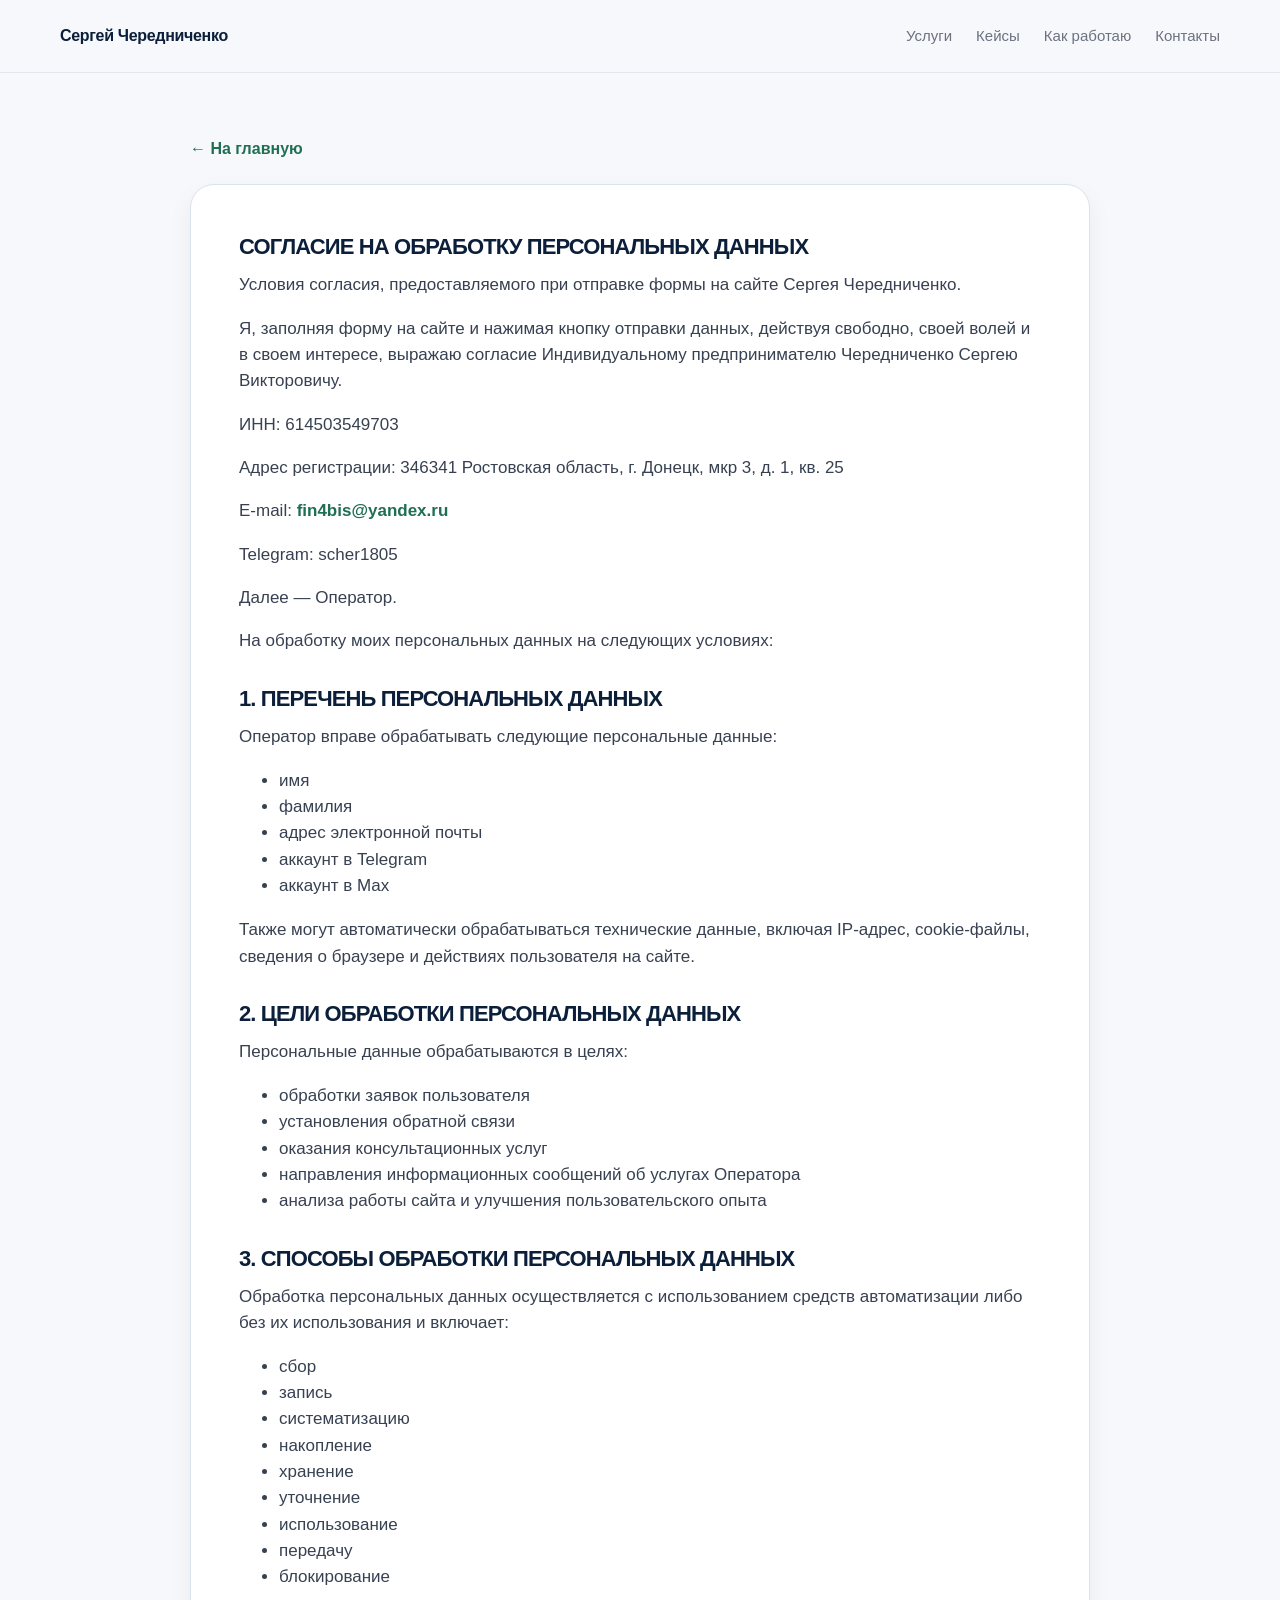
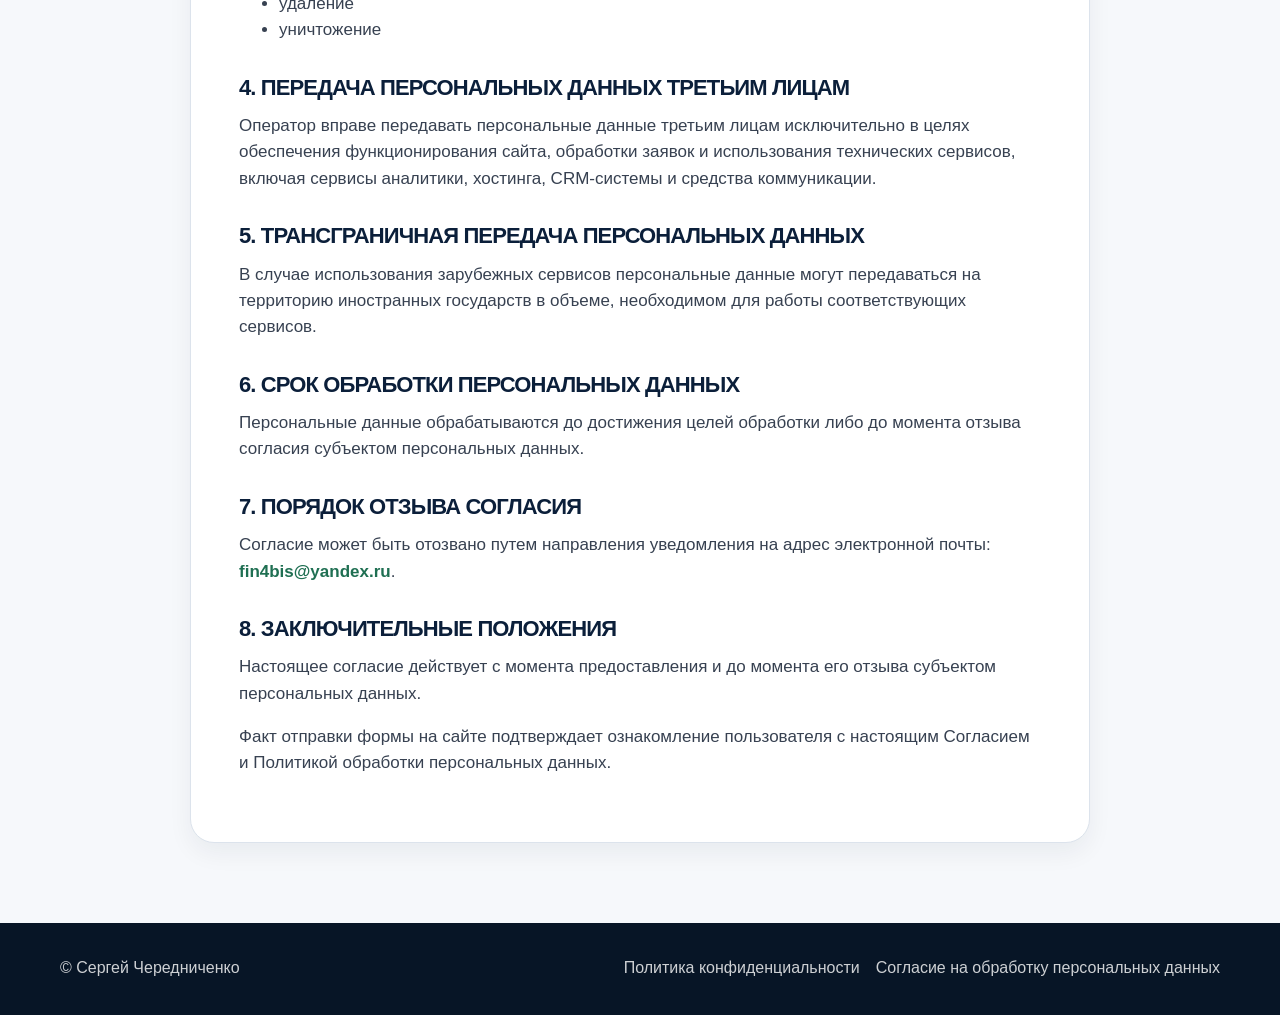
==== consent.html @ c04a8d5d "Add files via upload" ====
<!DOCTYPE html>
<html lang="ru">
<head>
  <meta charset="UTF-8" />
  <meta name="viewport" content="width=device-width, initial-scale=1.0" />
  <title>Согласие на обработку персональных данных — Сергей Чередниченко</title>
  <meta name="description" content="Согласие на обработку персональных данных" />
  <link rel="stylesheet" href="styles.css" />
</head>
<body>
  <header class="site-header">
    <div class="container nav">
      <a class="logo" href="index.html">Сергей Чередниченко</a>
      <nav class="nav-links">
        <a href="index.html#services">Услуги</a>
        <a href="index.html#cases">Кейсы</a>
        <a href="index.html#process">Как работаю</a>
        <a href="index.html#contacts">Контакты</a>
      </nav>
    </div>
  </header>

  <main class="legal-page">
    <div class="container legal-container">
      <a class="back-link" href="index.html">← На главную</a>
      <article class="legal-card">

<h2>СОГЛАСИЕ НА ОБРАБОТКУ ПЕРСОНАЛЬНЫХ ДАННЫХ</h2>

<p>Условия согласия, предоставляемого при отправке формы на сайте Сергея Чередниченко.</p>

<p>Я, заполняя форму на сайте и нажимая кнопку отправки данных, действуя свободно, своей волей и в своем интересе, выражаю согласие Индивидуальному предпринимателю Чередниченко Сергею Викторовичу.</p>
<p>ИНН: 614503549703</p>
<p>Адрес регистрации: 346341 Ростовская область, г. Донецк, мкр 3, д. 1, кв. 25</p>
<p>E-mail: <a href="mailto:fin4bis@yandex.ru">fin4bis@yandex.ru</a></p>
<p>Telegram: scher1805</p>
<p>Далее — Оператор.</p>
<p>На обработку моих персональных данных на следующих условиях:</p>

<h2>1. ПЕРЕЧЕНЬ ПЕРСОНАЛЬНЫХ ДАННЫХ</h2>
<p>Оператор вправе обрабатывать следующие персональные данные:</p>
<ul>
  <li>имя</li>
  <li>фамилия</li>
  <li>адрес электронной почты</li>
  <li>аккаунт в Telegram</li>
  <li>аккаунт в Max</li>
</ul>
<p>Также могут автоматически обрабатываться технические данные, включая IP-адрес, cookie-файлы, сведения о браузере и действиях пользователя на сайте.</p>

<h2>2. ЦЕЛИ ОБРАБОТКИ ПЕРСОНАЛЬНЫХ ДАННЫХ</h2>
<p>Персональные данные обрабатываются в целях:</p>
<ul>
  <li>обработки заявок пользователя</li>
  <li>установления обратной связи</li>
  <li>оказания консультационных услуг</li>
  <li>направления информационных сообщений об услугах Оператора</li>
  <li>анализа работы сайта и улучшения пользовательского опыта</li>
</ul>

<h2>3. СПОСОБЫ ОБРАБОТКИ ПЕРСОНАЛЬНЫХ ДАННЫХ</h2>
<p>Обработка персональных данных осуществляется с использованием средств автоматизации либо без их использования и включает:</p>
<ul>
  <li>сбор</li>
  <li>запись</li>
  <li>систематизацию</li>
  <li>накопление</li>
  <li>хранение</li>
  <li>уточнение</li>
  <li>использование</li>
  <li>передачу</li>
  <li>блокирование</li>
  <li>удаление</li>
  <li>уничтожение</li>
</ul>

<h2>4. ПЕРЕДАЧА ПЕРСОНАЛЬНЫХ ДАННЫХ ТРЕТЬИМ ЛИЦАМ</h2>
<p>Оператор вправе передавать персональные данные третьим лицам исключительно в целях обеспечения функционирования сайта, обработки заявок и использования технических сервисов, включая сервисы аналитики, хостинга, CRM-системы и средства коммуникации.</p>

<h2>5. ТРАНСГРАНИЧНАЯ ПЕРЕДАЧА ПЕРСОНАЛЬНЫХ ДАННЫХ</h2>
<p>В случае использования зарубежных сервисов персональные данные могут передаваться на территорию иностранных государств в объеме, необходимом для работы соответствующих сервисов.</p>

<h2>6. СРОК ОБРАБОТКИ ПЕРСОНАЛЬНЫХ ДАННЫХ</h2>
<p>Персональные данные обрабатываются до достижения целей обработки либо до момента отзыва согласия субъектом персональных данных.</p>

<h2>7. ПОРЯДОК ОТЗЫВА СОГЛАСИЯ</h2>
<p>Согласие может быть отозвано путем направления уведомления на адрес электронной почты: <a href="mailto:fin4bis@yandex.ru">fin4bis@yandex.ru</a>.</p>

<h2>8. ЗАКЛЮЧИТЕЛЬНЫЕ ПОЛОЖЕНИЯ</h2>
<p>Настоящее согласие действует с момента предоставления и до момента его отзыва субъектом персональных данных.</p>
<p>Факт отправки формы на сайте подтверждает ознакомление пользователя с настоящим Согласием и Политикой обработки персональных данных.</p>

      </article>
    </div>
  </main>

  <footer class="footer">
    <div class="container footer-legal">
      <span>© Сергей Чередниченко</span>
      <div>
        <a href="privacy.html">Политика конфиденциальности</a>
        <a href="consent.html">Согласие на обработку персональных данных</a>
      </div>
    </div>
  </footer>
</body>
</html>
---- styles.css ----
:root {
  --blue: #0b1f3a;
  --blue-2: #102c52;
  --graphite: #20242a;
  --muted: #6b7280;
  --green: #2f8f6b;
  --green-dark: #1f6f52;
  --bg: #f6f8fb;
  --white: #ffffff;
  --border: #dce3ec;
  --shadow: 0 18px 45px rgba(11, 31, 58, 0.12);
}

* { box-sizing: border-box; }

html { scroll-behavior: smooth; }

body {
  margin: 0;
  font-family: Inter, -apple-system, BlinkMacSystemFont, "Segoe UI", Arial, sans-serif;
  color: var(--graphite);
  background: var(--bg);
  line-height: 1.55;
}

a { color: inherit; text-decoration: none; }

.container {
  width: min(1160px, calc(100% - 40px));
  margin: 0 auto;
}

.site-header {
  position: sticky;
  top: 0;
  z-index: 20;
  background: rgba(246, 248, 251, 0.88);
  backdrop-filter: blur(12px);
  border-bottom: 1px solid rgba(220, 227, 236, 0.75);
}

.nav {
  height: 72px;
  display: flex;
  justify-content: space-between;
  align-items: center;
}

.logo {
  font-weight: 700;
  letter-spacing: -0.02em;
  color: var(--blue);
}

.nav-links {
  display: flex;
  gap: 24px;
  font-size: 15px;
  color: var(--muted);
}

.nav-links a:hover { color: var(--blue); }

.hero {
  padding: 72px 0 64px;
  background:
    radial-gradient(circle at 85% 15%, rgba(47, 143, 107, 0.22), transparent 34%),
    linear-gradient(135deg, #f7fbff 0%, #edf3fa 100%);
}

.hero-grid {
  display: grid;
  grid-template-columns: 1.15fr 0.85fr;
  gap: 54px;
  align-items: center;
}

.eyebrow {
  margin: 0 0 14px;
  text-transform: uppercase;
  letter-spacing: 0.12em;
  font-size: 13px;
  font-weight: 700;
  color: var(--green-dark);
}

h1, h2, h3, p { margin-top: 0; }

h1 {
  font-size: clamp(38px, 5vw, 68px);
  line-height: 1.02;
  letter-spacing: -0.055em;
  color: var(--blue);
  margin-bottom: 24px;
}

h2 {
  font-size: clamp(28px, 3.2vw, 44px);
  line-height: 1.12;
  letter-spacing: -0.04em;
  color: var(--blue);
  margin-bottom: 18px;
}

h3 {
  color: var(--blue);
  font-size: 20px;
  line-height: 1.2;
  margin-bottom: 10px;
}

.hero-text {
  font-size: 21px;
  color: #425066;
  max-width: 720px;
  margin-bottom: 30px;
}

.hero-actions, .contact-links {
  display: flex;
  flex-wrap: wrap;
  gap: 14px;
}

.btn {
  display: inline-flex;
  align-items: center;
  justify-content: center;
  min-height: 48px;
  padding: 0 22px;
  border-radius: 14px;
  font-weight: 700;
  transition: transform .18s ease, box-shadow .18s ease, background .18s ease;
}

.btn:hover { transform: translateY(-2px); }

.btn.primary {
  background: var(--green);
  color: var(--white);
  box-shadow: 0 12px 28px rgba(47, 143, 107, 0.28);
}

.btn.primary:hover { background: var(--green-dark); }

.btn.secondary {
  background: var(--white);
  color: var(--blue);
  border: 1px solid var(--border);
}

.hero-stats {
  margin-top: 38px;
  display: grid;
  grid-template-columns: repeat(3, 1fr);
  max-width: 560px;
  gap: 14px;
}

.hero-stats div, .metrics div {
  background: rgba(255,255,255,0.76);
  border: 1px solid rgba(220, 227, 236, 0.86);
  border-radius: 18px;
  padding: 18px;
}

.hero-stats strong, .metrics strong {
  display: block;
  color: var(--blue);
  font-size: 30px;
  line-height: 1;
  letter-spacing: -0.04em;
}

.hero-stats span, .metrics span {
  display: block;
  color: var(--muted);
  margin-top: 8px;
  font-size: 14px;
}

.hero-photo {
  min-height: 520px;
  border-radius: 34px;
  padding: 16px;
  background: linear-gradient(160deg, var(--blue), var(--blue-2));
  box-shadow: var(--shadow);
}

.photo-placeholder {
  height: 100%;
  min-height: 488px;
  border-radius: 24px;
  border: 1px dashed rgba(255,255,255,0.45);
  background: url("assets/photo.png");
  background-size: cover;
  background-position: center;
  color: var(--white);
  display: flex;
  flex-direction: column;
  justify-content: flex-end;
  padding: 30px;
}

.photo-placeholder span { display: none; }

.photo-placeholder small { display: none; }

.section {
  padding: 88px 0;
}

.section.compact { padding: 70px 0; }

.section.alt {
  background: var(--white);
}

.section-heading {
  max-width: 760px;
  margin-bottom: 34px;
}

.section-heading.narrow {
  max-width: 690px;
}

.two-column {
  display: grid;
  grid-template-columns: 0.82fr 1.18fr;
  gap: 56px;
  align-items: start;
}

.sticky-heading {
  position: sticky;
  top: 110px;
}

.problem-grid {
  display: grid;
  grid-template-columns: repeat(4, 1fr);
  gap: 14px;
}

.problem-grid article {
  background: var(--white);
  border: 1px solid var(--border);
  border-radius: 20px;
  padding: 20px;
  min-height: 116px;
  font-weight: 650;
  color: var(--blue);
}

.service-grid {
  display: grid;
  grid-template-columns: repeat(2, 1fr);
  gap: 18px;
}

.card, .case-card, .steps article, .contact-form {
  background: var(--white);
  border: 1px solid var(--border);
  border-radius: 24px;
  padding: 24px;
  box-shadow: 0 10px 25px rgba(11, 31, 58, 0.06);
}

.alt .card, .alt .case-card {
  background: #f8fafc;
}

.about-grid {
  display: grid;
  grid-template-columns: 1fr 1fr;
  gap: 52px;
  align-items: center;
}

.about-grid p {
  font-size: 18px;
  color: #4b5563;
}

.metrics {
  display: grid;
  grid-template-columns: repeat(2, 1fr);
  gap: 16px;
}

.metrics div {
  background: var(--white);
}

.metrics strong { font-size: 36px; }

.tags {
  display: flex;
  flex-wrap: wrap;
  gap: 12px;
}

.tags span {
  background: var(--blue);
  color: var(--white);
  border-radius: 999px;
  padding: 10px 16px;
  font-weight: 650;
}

.tools {
  color: var(--muted);
  margin: 26px 0 0;
}

.case-grid {
  display: grid;
  grid-template-columns: repeat(3, 1fr);
  gap: 18px;
}

.case-card {
  display: flex;
  flex-direction: column;
}

.case-top {
  display: flex;
  justify-content: space-between;
  align-items: center;
  margin-bottom: 18px;
}

.case-tag {
  background: rgba(47, 143, 107, 0.12);
  color: var(--green-dark);
  border-radius: 999px;
  padding: 8px 12px;
  font-size: 13px;
  font-weight: 800;
}

.case-top strong {
  font-size: 30px;
  color: var(--green-dark);
  letter-spacing: -0.04em;
}

.case-card p {
  color: #4b5563;
}

.case-card ul {
  padding-left: 20px;
  margin: 0 0 16px;
  color: #4b5563;
}

.result {
  margin-top: auto;
  color: var(--blue) !important;
  font-weight: 800;
}

.steps {
  display: grid;
  grid-template-columns: repeat(4, 1fr);
  gap: 16px;
}

.steps span {
  display: inline-flex;
  width: 42px;
  height: 42px;
  align-items: center;
  justify-content: center;
  background: var(--blue);
  color: var(--white);
  border-radius: 14px;
  font-weight: 800;
  margin-bottom: 18px;
}

.contact-section {
  background: linear-gradient(135deg, var(--blue), #123866);
  color: var(--white);
}

.contact-section h2, .contact-section .eyebrow {
  color: var(--white);
}

.contact-section p {
  color: rgba(255,255,255,.82);
}

.contact-grid {
  display: grid;
  grid-template-columns: 0.9fr 1.1fr;
  gap: 52px;
  align-items: start;
}

.contact-links {
  flex-direction: column;
  margin-top: 24px;
}

.contact-links a {
  color: var(--white);
  font-weight: 700;
}

.contact-form {
  background: rgba(255,255,255,0.96);
  color: var(--graphite);
}

.contact-form label {
  display: block;
  color: var(--blue);
  font-weight: 700;
  margin-bottom: 14px;
}

.contact-form input, .contact-form textarea {
  width: 100%;
  margin-top: 7px;
  border: 1px solid var(--border);
  border-radius: 14px;
  padding: 13px 14px;
  font: inherit;
}

.contact-form button {
  width: 100%;
  border: 0;
  border-radius: 14px;
  background: var(--green);
  color: var(--white);
  padding: 15px;
  font: inherit;
  font-weight: 800;
  cursor: pointer;
}

.contact-form button:hover { background: var(--green-dark); }

.contact-form small {
  display: block;
  color: var(--muted);
  margin-top: 12px;
}

.footer {
  background: #071526;
  color: rgba(255,255,255,.8);
}

.footer .container {
  height: 78px;
  display: flex;
  justify-content: space-between;
  align-items: center;
}

@media (max-width: 980px) {
  .nav-links { display: none; }
  .hero-grid, .two-column, .about-grid, .contact-grid {
    grid-template-columns: 1fr;
  }
  .hero-photo { min-height: 420px; }
  .photo-placeholder { min-height: 388px; }
  .problem-grid { grid-template-columns: repeat(2, 1fr); }
  .case-grid, .steps { grid-template-columns: 1fr; }
  .sticky-heading { position: static; }
}

@media (max-width: 640px) {
  .container { width: min(100% - 28px, 1160px); }
  .hero { padding-top: 44px; }
  .section, .section.compact { padding: 52px 0; }
  .hero-actions, .hero-stats, .service-grid, .metrics, .problem-grid {
    grid-template-columns: 1fr;
  }
  .hero-stats { display: grid; }
  .btn { width: 100%; }
  h1 { font-size: 38px; }
  .hero-text { font-size: 18px; }
  .hero-photo { min-height: 360px; border-radius: 26px; }
  .photo-placeholder { min-height: 328px; }
}


/* ===== HERO FIX v6: вариант как на финальном эскизе ===== */

.hero {
  padding: 72px 0 56px;
}

.hero-grid {
  grid-template-columns: minmax(0, 1fr) 460px;
  gap: 54px;
  align-items: center;
}

h1 {
  font-size: clamp(36px, 3.75vw, 54px);
  line-height: 1.18;
  letter-spacing: -0.045em;
  max-width: 720px;
}

.hero-text {
  font-size: 19px;
  max-width: 620px;
}

.hero-photo {
  width: 460px;
  height: 400px;
  min-height: 0;
  padding: 0;
  border-radius: 10px;
  background: transparent;
  box-shadow: 0 18px 42px rgba(11, 31, 58, 0.12);
  overflow: hidden;
}

.photo-placeholder {
  width: 100%;
  height: 100%;
  min-height: 0;
  padding: 0;
  border: none;
  border-radius: 10px;
  background: url("assets/photo.png");
  background-size: cover;
  background-position: center center;
  display: block;
}

.photo-placeholder span,
.photo-placeholder small {
  display: none !important;
}

.hero-stats {
  margin-top: 36px;
  max-width: 650px;
}

.hero-stats div {
  min-height: 82px;
}

@media (max-width: 980px) {
  .hero-grid {
    grid-template-columns: 1fr;
  }

  .hero-photo {
    width: min(100%, 460px);
    height: 400px;
  }
}

@media (max-width: 640px) {
  .hero {
    padding-top: 44px;
  }

  h1 {
    font-size: 36px;
  }

  .hero-photo {
    width: 100%;
    height: 360px;
  }
}


/* v7 photo alignment */
.hero-grid{
  align-items:start;
}
.hero-photo{
  width:430px;
  height:520px;
  margin-top:-38px;
}
.photo-placeholder{
  background-size: contain !important;
  background-repeat:no-repeat;
  background-position:center top !important;
}
@media (max-width:980px){
 .hero-photo{width:min(100%,430px);height:520px;margin-top:0;}
}


/* ===== Legal pages and final photo cleanup ===== */

.hero-photo {
  background: transparent !important;
  padding: 0 !important;
  border: none !important;
  overflow: hidden !important;
}

.photo-placeholder {
  background-image: url("assets/photo.png") !important;
  background-color: transparent !important;
  background-repeat: no-repeat !important;
  background-size: cover !important;
  background-position: center top !important;
  border: none !important;
  outline: none !important;
  padding: 0 !important;
  box-shadow: none !important;
}

.photo-placeholder span,
.photo-placeholder small {
  display: none !important;
}

.legal-page {
  padding: 64px 0 80px;
  background: var(--bg);
}

.legal-container {
  max-width: 900px;
}

.back-link {
  display: inline-block;
  margin-bottom: 22px;
  color: var(--green-dark);
  font-weight: 700;
}

.legal-card {
  background: var(--white);
  border: 1px solid var(--border);
  border-radius: 24px;
  padding: clamp(24px, 4vw, 48px);
  box-shadow: 0 10px 25px rgba(11, 31, 58, 0.06);
}

.legal-card h1 {
  font-size: clamp(30px, 4vw, 46px);
  line-height: 1.1;
  margin-bottom: 28px;
}

.legal-card h2 {
  font-size: 22px;
  margin-top: 30px;
  margin-bottom: 12px;
}

.legal-card p,
.legal-card li {
  font-size: 17px;
  color: #374151;
}

.legal-card ul {
  margin-top: 8px;
  margin-bottom: 18px;
}

.legal-card a {
  color: var(--green-dark);
  font-weight: 700;
}

.checkbox-line {
  display: flex !important;
  gap: 10px;
  align-items: flex-start;
  font-size: 14px;
  line-height: 1.4;
  font-weight: 400 !important;
  color: #4b5563 !important;
}

.checkbox-line input {
  width: auto !important;
  margin-top: 3px !important;
}

.checkbox-line a {
  color: var(--green-dark);
  font-weight: 700;
}

.footer-legal {
  min-height: 92px;
  height: auto !important;
  gap: 18px;
}

.footer-legal div {
  display: flex;
  flex-wrap: wrap;
  gap: 16px;
  justify-content: flex-end;
}

.footer-legal a {
  color: rgba(255,255,255,.8);
}

.footer-legal a:hover {
  color: #fff;
}

@media (max-width: 640px) {
  .footer-legal {
    flex-direction: column;
    align-items: flex-start !important;
    padding: 22px 0;
  }

  .footer-legal div {
    justify-content: flex-start;
  }
}

/* ===== Legal heading final adjustments v9 ===== */
.legal-card h2 {
  font-size: 22px;
  line-height: 1.25;
  font-weight: 800;
  text-transform: uppercase;
  color: var(--blue);
  margin-top: 30px;
  margin-bottom: 12px;
}

.legal-card h2:first-child {
  margin-top: 0;
}


/* ===== Final publish fixes ===== */

.hero-photo {
  background: transparent !important;
  padding: 0 !important;
  border: none !important;
  overflow: hidden !important;
}

.photo-placeholder {
  background-image: url("assets/photo.png") !important;
  background-color: transparent !important;
  background-repeat: no-repeat !important;
  background-size: cover !important;
  background-position: center top !important;
  border: none !important;
  outline: none !important;
  padding: 0 !important;
  box-shadow: none !important;
}

.photo-placeholder span,
.photo-placeholder small {
  display: none !important;
}

.contact-messenger-card {
  background: rgba(255,255,255,0.96);
  color: var(--graphite);
  border: 1px solid rgba(255,255,255,0.6);
  border-radius: 24px;
  padding: 28px;
  box-shadow: 0 10px 25px rgba(11, 31, 58, 0.12);
}

.contact-messenger-card h3 {
  margin-bottom: 12px;
}

.contact-messenger-card p {
  color: #4b5563;
}

.messenger-buttons {
  display: flex;
  flex-wrap: wrap;
  gap: 12px;
  margin-top: 22px;
}

.legal-page {
  padding: 64px 0 80px;
  background: var(--bg);
}

.legal-container {
  max-width: 900px;
}

.back-link {
  display: inline-block;
  margin-bottom: 22px;
  color: var(--green-dark);
  font-weight: 700;
}

.legal-card {
  background: var(--white);
  border: 1px solid var(--border);
  border-radius: 24px;
  padding: clamp(24px, 4vw, 48px);
  box-shadow: 0 10px 25px rgba(11, 31, 58, 0.06);
}

.legal-card h2 {
  font-size: 22px !important;
  line-height: 1.25;
  font-weight: 800;
  text-transform: uppercase;
  color: var(--blue);
  margin-top: 30px;
  margin-bottom: 12px;
}

.legal-card h2:first-child {
  margin-top: 0;
}

.legal-card p,
.legal-card li {
  font-size: 17px;
  color: #374151;
}

.legal-card a {
  color: var(--green-dark);
  font-weight: 700;
}

.footer-legal {
  min-height: 92px;
  height: auto !important;
  gap: 18px;
}

.footer-legal div {
  display: flex;
  flex-wrap: wrap;
  gap: 16px;
  justify-content: flex-end;
}

.footer-legal a {
  color: rgba(255,255,255,.8);
}

.footer-legal a:hover {
  color: #fff;
}

@media (max-width: 640px) {
  .messenger-buttons .btn {
    width: 100%;
  }

  .footer-legal {
    flex-direction: column;
    align-items: flex-start !important;
    padding: 22px 0;
  }

  .footer-legal div {
    justify-content: flex-start;
  }
}
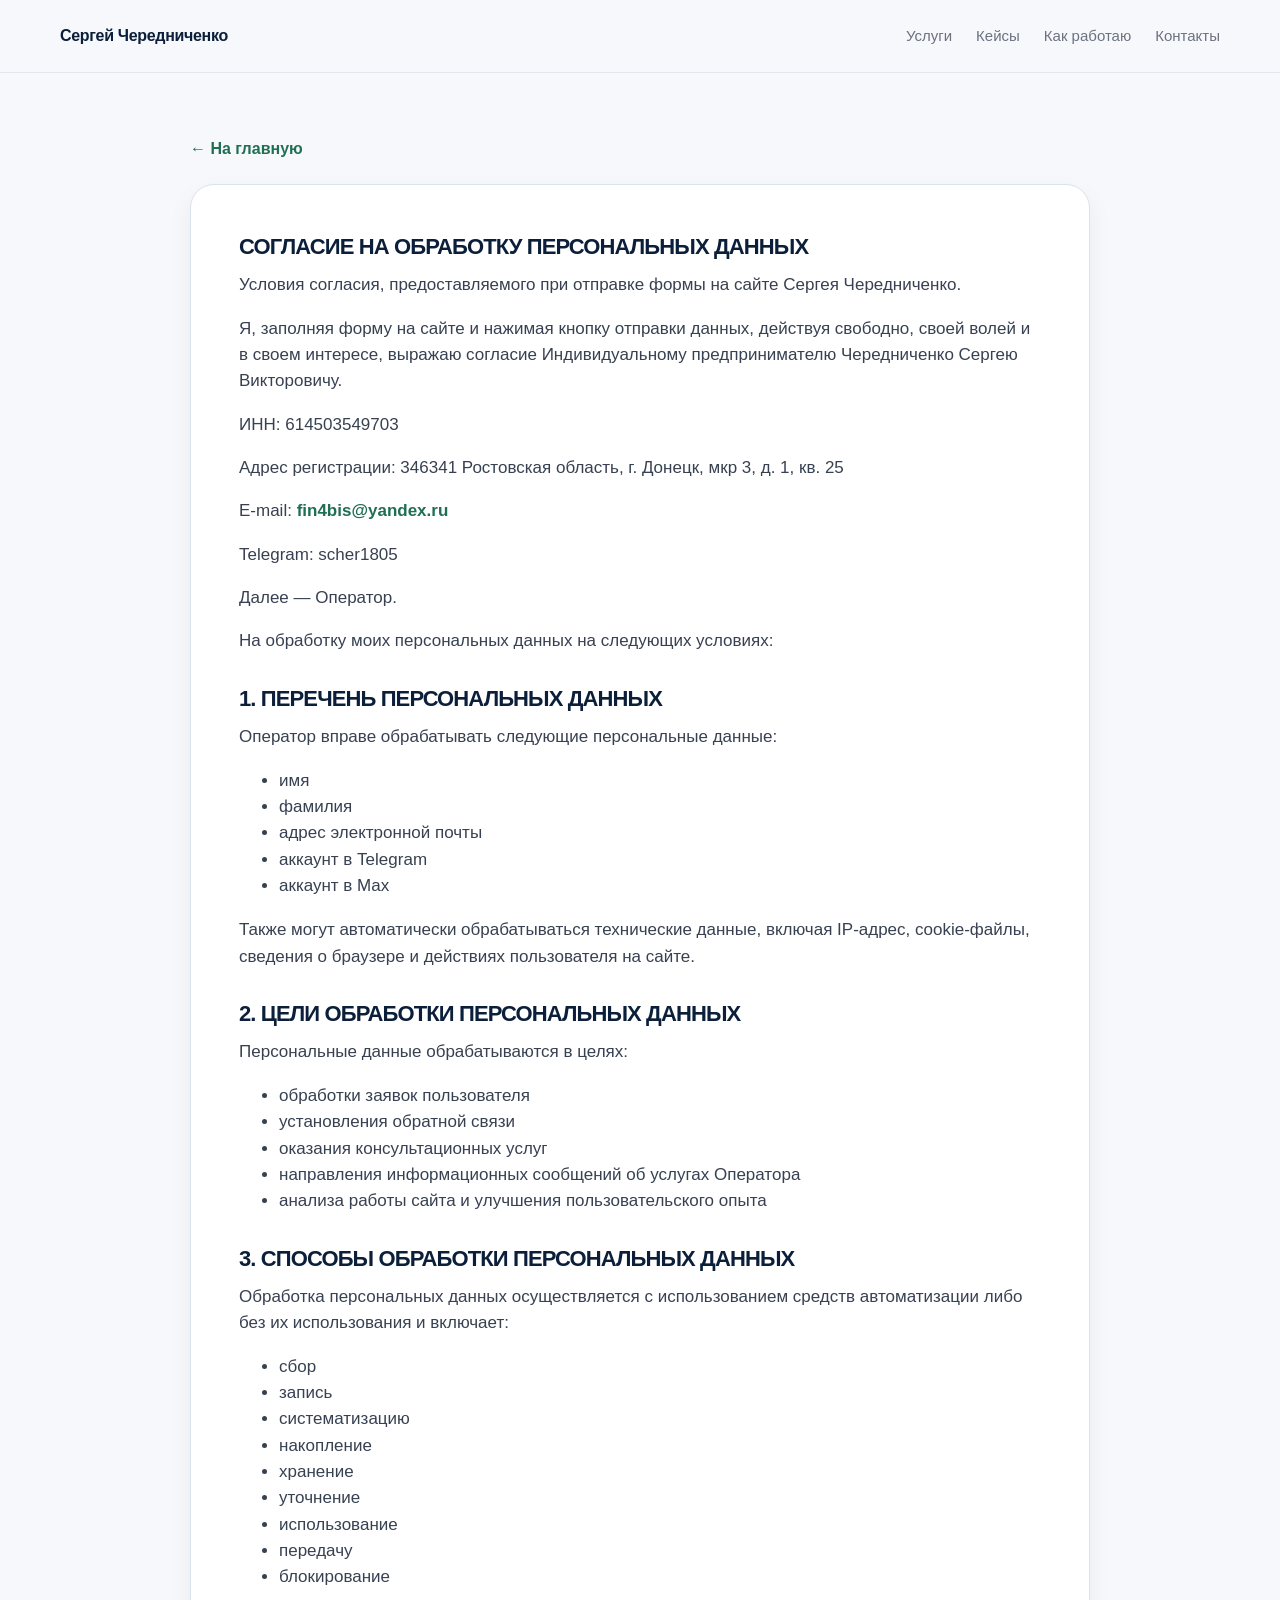
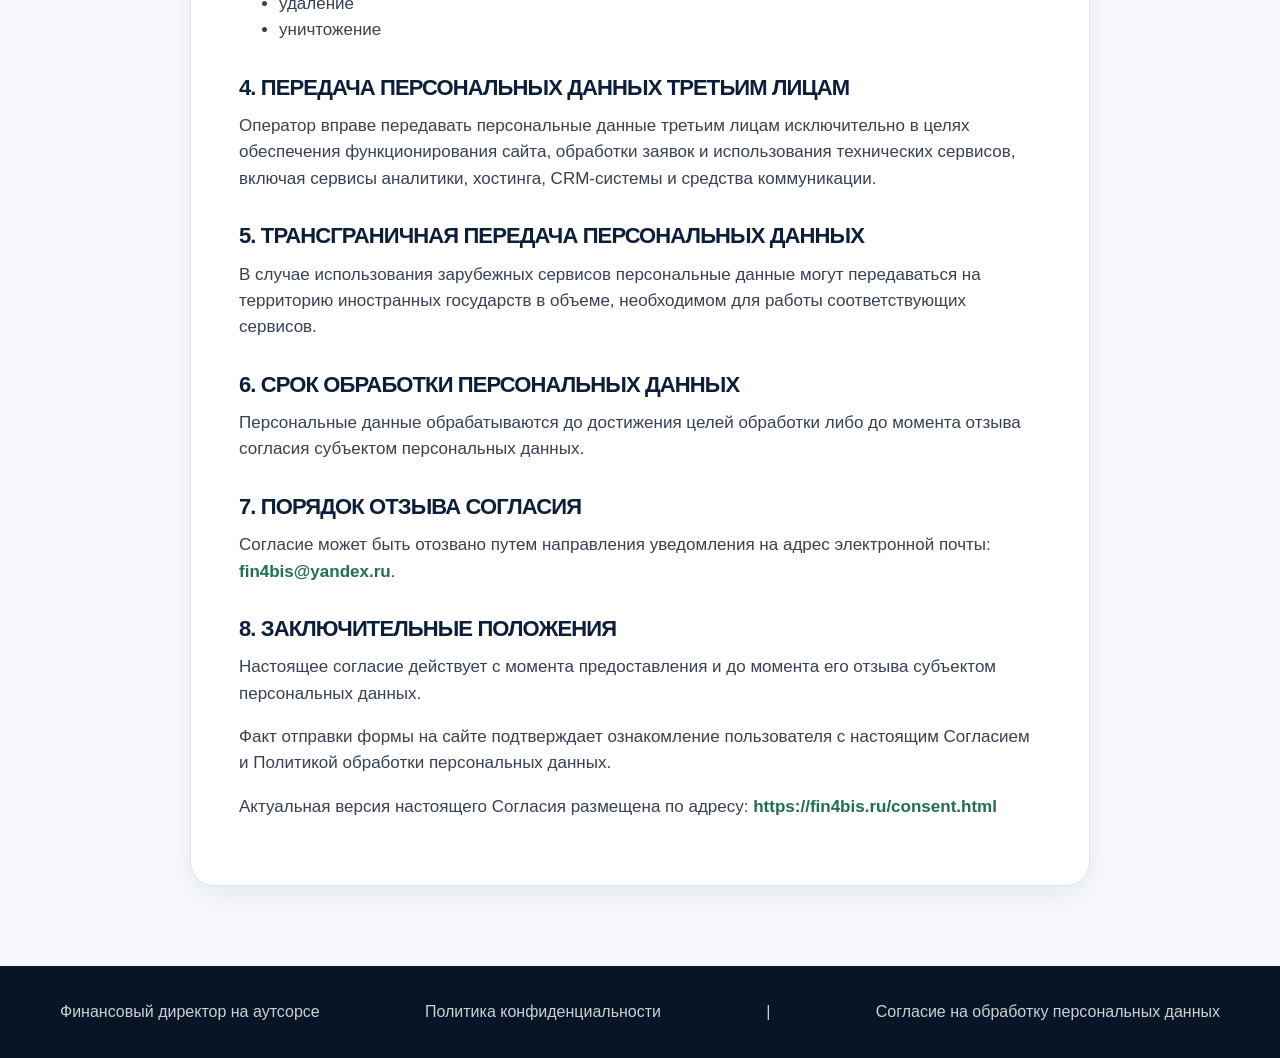
==== commit 55254ac0: "Add files via upload" ====
--- a/consent.html
+++ b/consent.html
@@ -1,34 +1,31 @@
 <!DOCTYPE html>
+
 <html lang="ru">
 <head>
-  <meta charset="UTF-8" />
-  <meta name="viewport" content="width=device-width, initial-scale=1.0" />
-  <title>Согласие на обработку персональных данных — Сергей Чередниченко</title>
-  <meta name="description" content="Согласие на обработку персональных данных" />
-  <link rel="stylesheet" href="styles.css" />
+<meta charset="utf-8"/>
+<meta content="width=device-width, initial-scale=1.0" name="viewport"/>
+<title>Согласие на обработку персональных данных — Сергей Чередниченко</title>
+<meta content="Согласие на обработку персональных данных" name="description"/>
+<link href="styles.css" rel="stylesheet"/>
 </head>
 <body>
-  <header class="site-header">
-    <div class="container nav">
-      <a class="logo" href="index.html">Сергей Чередниченко</a>
-      <nav class="nav-links">
-        <a href="index.html#services">Услуги</a>
-        <a href="index.html#cases">Кейсы</a>
-        <a href="index.html#process">Как работаю</a>
-        <a href="index.html#contacts">Контакты</a>
-      </nav>
-    </div>
-  </header>
-
-  <main class="legal-page">
-    <div class="container legal-container">
-      <a class="back-link" href="index.html">← На главную</a>
-      <article class="legal-card">
-
+<header class="site-header">
+<div class="container nav">
+<a class="logo" href="index.html">Сергей Чередниченко</a>
+<nav class="nav-links">
+<a href="index.html#services">Услуги</a>
+<a href="index.html#cases">Кейсы</a>
+<a href="index.html#process">Как работаю</a>
+<a href="index.html#contacts">Контакты</a>
+</nav>
+</div>
+</header>
+<main class="legal-page">
+<div class="container legal-container">
+<a class="back-link" href="index.html">← На главную</a>
+<article class="legal-card">
 <h2>СОГЛАСИЕ НА ОБРАБОТКУ ПЕРСОНАЛЬНЫХ ДАННЫХ</h2>
-
 <p>Условия согласия, предоставляемого при отправке формы на сайте Сергея Чередниченко.</p>
-
 <p>Я, заполняя форму на сайте и нажимая кнопку отправки данных, действуя свободно, своей волей и в своем интересе, выражаю согласие Индивидуальному предпринимателю Чередниченко Сергею Викторовичу.</p>
 <p>ИНН: 614503549703</p>
 <p>Адрес регистрации: 346341 Ростовская область, г. Донецк, мкр 3, д. 1, кв. 25</p>
@@ -36,72 +33,56 @@
 <p>Telegram: scher1805</p>
 <p>Далее — Оператор.</p>
 <p>На обработку моих персональных данных на следующих условиях:</p>
-
 <h2>1. ПЕРЕЧЕНЬ ПЕРСОНАЛЬНЫХ ДАННЫХ</h2>
 <p>Оператор вправе обрабатывать следующие персональные данные:</p>
 <ul>
-  <li>имя</li>
-  <li>фамилия</li>
-  <li>адрес электронной почты</li>
-  <li>аккаунт в Telegram</li>
-  <li>аккаунт в Max</li>
+<li>имя</li>
+<li>фамилия</li>
+<li>адрес электронной почты</li>
+<li>аккаунт в Telegram</li>
+<li>аккаунт в Max</li>
 </ul>
 <p>Также могут автоматически обрабатываться технические данные, включая IP-адрес, cookie-файлы, сведения о браузере и действиях пользователя на сайте.</p>
-
 <h2>2. ЦЕЛИ ОБРАБОТКИ ПЕРСОНАЛЬНЫХ ДАННЫХ</h2>
 <p>Персональные данные обрабатываются в целях:</p>
 <ul>
-  <li>обработки заявок пользователя</li>
-  <li>установления обратной связи</li>
-  <li>оказания консультационных услуг</li>
-  <li>направления информационных сообщений об услугах Оператора</li>
-  <li>анализа работы сайта и улучшения пользовательского опыта</li>
+<li>обработки заявок пользователя</li>
+<li>установления обратной связи</li>
+<li>оказания консультационных услуг</li>
+<li>направления информационных сообщений об услугах Оператора</li>
+<li>анализа работы сайта и улучшения пользовательского опыта</li>
 </ul>
-
 <h2>3. СПОСОБЫ ОБРАБОТКИ ПЕРСОНАЛЬНЫХ ДАННЫХ</h2>
 <p>Обработка персональных данных осуществляется с использованием средств автоматизации либо без их использования и включает:</p>
 <ul>
-  <li>сбор</li>
-  <li>запись</li>
-  <li>систематизацию</li>
-  <li>накопление</li>
-  <li>хранение</li>
-  <li>уточнение</li>
-  <li>использование</li>
-  <li>передачу</li>
-  <li>блокирование</li>
-  <li>удаление</li>
-  <li>уничтожение</li>
+<li>сбор</li>
+<li>запись</li>
+<li>систематизацию</li>
+<li>накопление</li>
+<li>хранение</li>
+<li>уточнение</li>
+<li>использование</li>
+<li>передачу</li>
+<li>блокирование</li>
+<li>удаление</li>
+<li>уничтожение</li>
 </ul>
-
 <h2>4. ПЕРЕДАЧА ПЕРСОНАЛЬНЫХ ДАННЫХ ТРЕТЬИМ ЛИЦАМ</h2>
 <p>Оператор вправе передавать персональные данные третьим лицам исключительно в целях обеспечения функционирования сайта, обработки заявок и использования технических сервисов, включая сервисы аналитики, хостинга, CRM-системы и средства коммуникации.</p>
-
 <h2>5. ТРАНСГРАНИЧНАЯ ПЕРЕДАЧА ПЕРСОНАЛЬНЫХ ДАННЫХ</h2>
 <p>В случае использования зарубежных сервисов персональные данные могут передаваться на территорию иностранных государств в объеме, необходимом для работы соответствующих сервисов.</p>
-
 <h2>6. СРОК ОБРАБОТКИ ПЕРСОНАЛЬНЫХ ДАННЫХ</h2>
 <p>Персональные данные обрабатываются до достижения целей обработки либо до момента отзыва согласия субъектом персональных данных.</p>
-
 <h2>7. ПОРЯДОК ОТЗЫВА СОГЛАСИЯ</h2>
 <p>Согласие может быть отозвано путем направления уведомления на адрес электронной почты: <a href="mailto:fin4bis@yandex.ru">fin4bis@yandex.ru</a>.</p>
-
 <h2>8. ЗАКЛЮЧИТЕЛЬНЫЕ ПОЛОЖЕНИЯ</h2>
 <p>Настоящее согласие действует с момента предоставления и до момента его отзыва субъектом персональных данных.</p>
 <p>Факт отправки формы на сайте подтверждает ознакомление пользователя с настоящим Согласием и Политикой обработки персональных данных.</p>
-
-      </article>
-    </div>
-  </main>
-
-  <footer class="footer">
-    <div class="container footer-legal">
-      <span>© Сергей Чередниченко</span>
-      <div>
-        <a href="privacy.html">Политика конфиденциальности</a>
-        <a href="consent.html">Согласие на обработку персональных данных</a>
-      </div>
-    </div>
-  </footer>
+<p>Актуальная версия настоящего Согласия размещена по адресу: <a href="https://fin4bis.ru/consent.html">https://fin4bis.ru/consent.html</a></p></article>
+</div>
+</main>
+<footer class="footer">
+<div class="container footer-legal"><div>Финансовый директор на аутсорсе</div><a href="privacy.html">Политика конфиденциальности</a> | <a href="consent.html">Согласие на обработку персональных данных</a></div>
+</footer>
 </body>
 </html>
